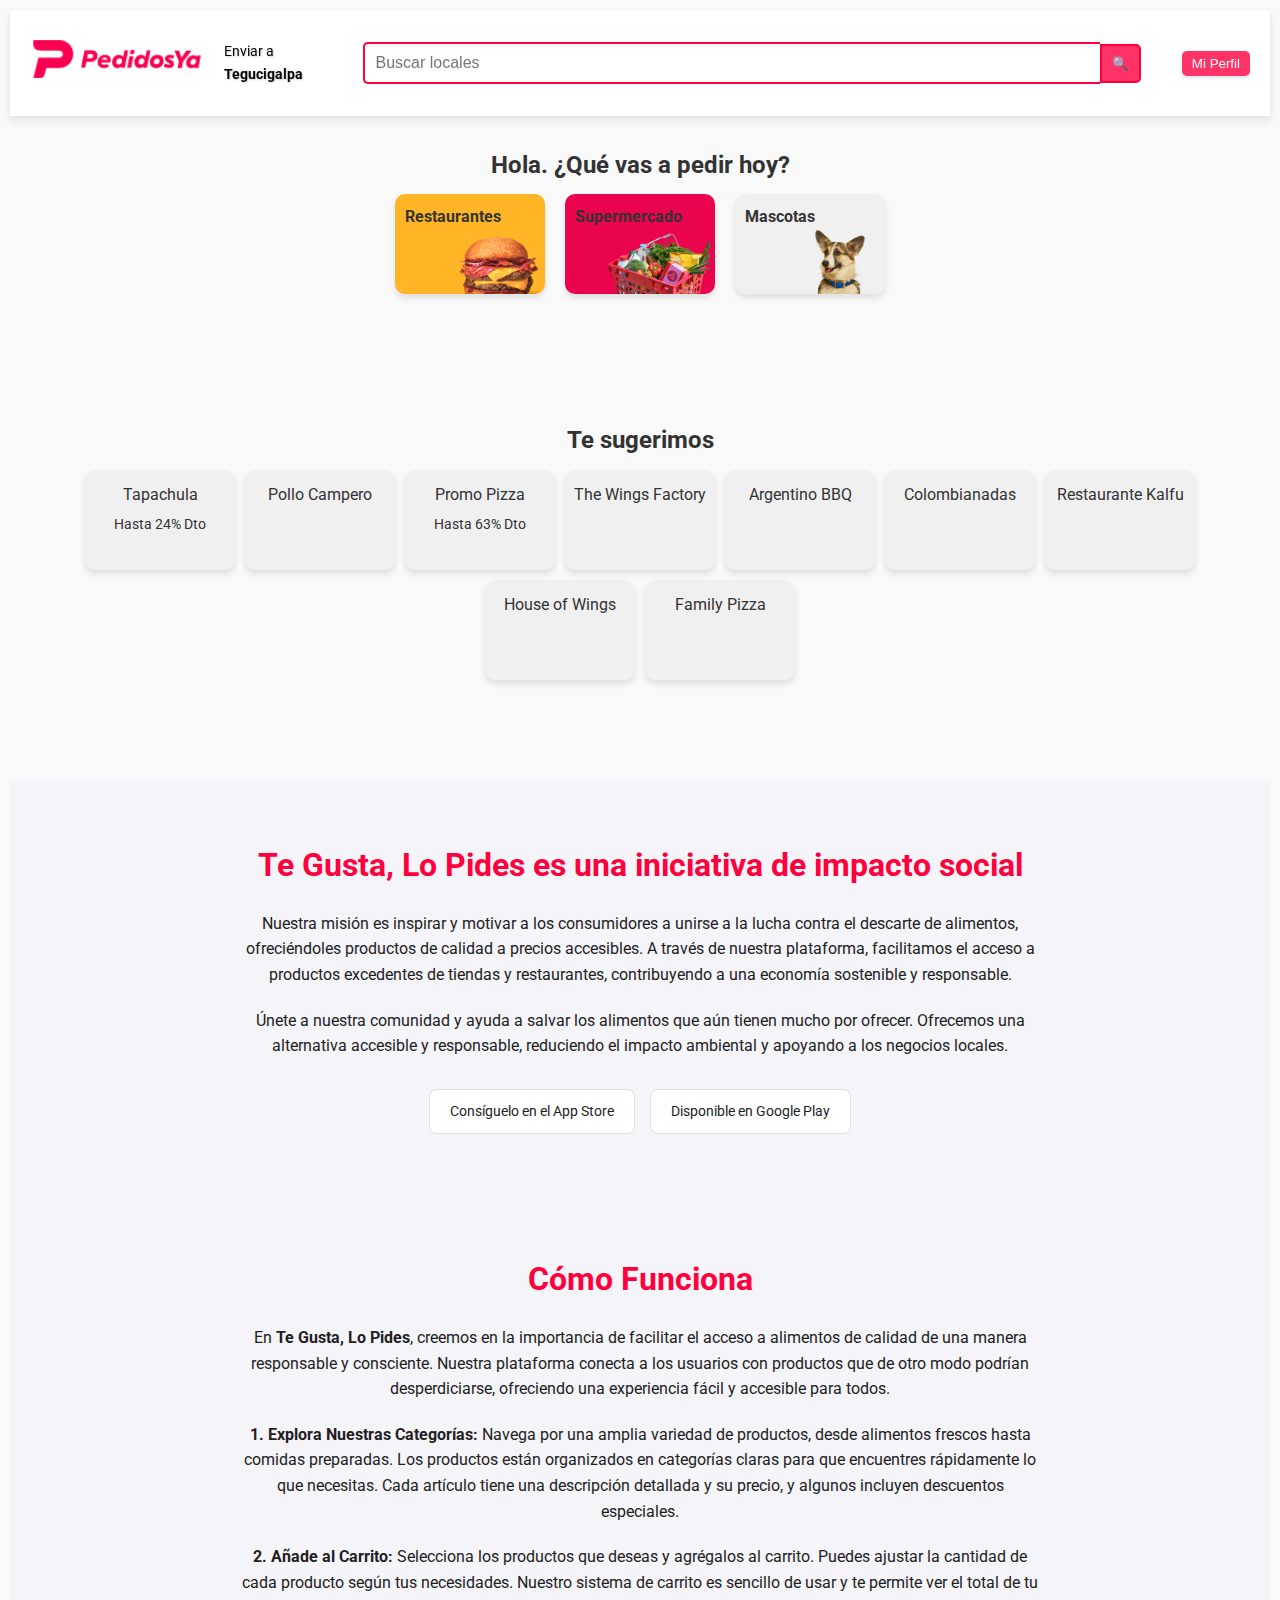
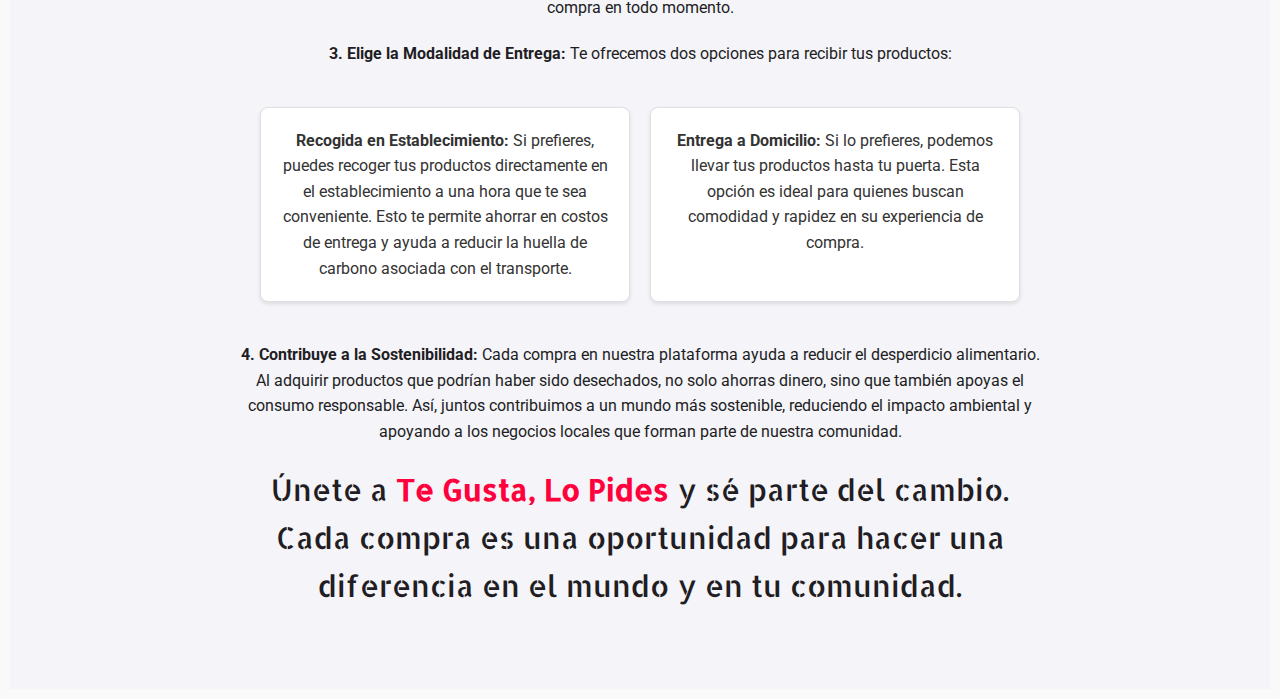
==== index.html @ 55a13ea7 "Add files via upload" ====
<!DOCTYPE html>
<html lang="es">
<head>
    <link rel="preconnect" href="https://fonts.googleapis.com">
    <link rel="preconnect" href="https://fonts.gstatic.com" crossorigin>
    <link href="https://fonts.googleapis.com/css2?family=Allerta+Stencil&family=Faustina:ital,wght@0,300..800;1,300..800&family=Roboto:ital,wght@0,100;0,300;0,400;0,500;0,700;0,900;1,100;1,300;1,400;1,500;1,700;1,900&display=swap" rel="stylesheet">
    <meta charset="UTF-8">
    <meta name="viewport" content="width=device-width, initial-scale=1.0">
    <title>Página Pedidos</title>
    <link rel="stylesheet" href="styles.css">
</head>
<body>
    <header>
      <a href="#">
        <div class="logo">
            <img src="images/descarga.png" alt="PedidosYa logo">
        </div>
      </a>
        <div class="location">
            <p>Enviar a <span><br>Tegucigalpa</span></p>
        </div>
        <div class="search-bar">
            <input type="text" placeholder="Buscar locales">
            <button>🔍</button>
        </div>
        <div class="profile">
            <button>Mi Perfil</button>
        </div>
    </header>
    
    <main>
        <section class="categories" style="padding-top:20px; margin-top: 10px; display: flex; flex-direction: column; align-items: center; gap: 10px;">
            <h2 style="margin-bottom: 0;">Hola. ¿Qué vas a pedir hoy?</h2>
            <div style="display: flex; justify-content: center; flex-wrap: wrap; gap: 20px;">
                <a href="pages/index.html">
                    <div class="category-item" style="background-color: #ffb526;">
                        <span class="category-text">Restaurantes</span>
                        <img src="images/restaurants-foto-q-v2.png" alt="Restaurantes">
                    </div>
                </a>
                <a href="pages/index.html">
                    <div class="category-item" style="background-color: #ea044e;">
                        <span class="category-text">Supermercado</span>
                        <img src="images/supermercado.png" alt="PedidosYa Market">
                    </div>
                </a>
                <a href="pages/index.html">
                    <div class="category-item">
                        <span class="category-text">Mascotas</span>
                        <img src="images/mascotas-foto-q.png" alt="Super">
                    </div>
                </a>
            </div>
        </section>
<br>
<br>
<br>
        <section class="suggestions">
            <h2>Te sugerimos</h2>
            <div class="cards">
                <div class="card">Tapachula <span>Hasta 24% Dto</span></div>
                <div class="card">Pollo Campero</div>
                <div class="card">Promo Pizza <span>Hasta 63% Dto</span></div>
                <div class="card">The Wings Factory</div>
                <div class="card">Argentino BBQ</div>
                <div class="card">Colombianadas</div>
                <div class="card">Restaurante Kalfu</div>
                <div class="card">House of Wings</div>
                <div class="card">Family Pizza</div>
            </div>
        </section> 

        <section id="about" class="about-section">
            <div class="about-content">
              <h2>Te Gusta, Lo Pides es una iniciativa de impacto social</h2>
              <p>
                Nuestra misión es inspirar y motivar a los consumidores a unirse a la lucha contra el descarte de alimentos, ofreciéndoles productos de calidad a precios accesibles. A través de nuestra plataforma, facilitamos el acceso a productos excedentes de tiendas y restaurantes, contribuyendo a una economía sostenible y responsable.
              </p>
              <p>
                Únete a nuestra comunidad y ayuda a salvar los alimentos que aún tienen mucho por ofrecer. Ofrecemos una alternativa accesible y responsable, reduciendo el impacto ambiental y apoyando a los negocios locales.
              </p>
              <div class="app-buttons">
                <a href="#" class="app-store">Consíguelo en el App Store</a>
                <a href="#" class="google-play">Disponible en Google Play</a>
              </div>
            </div>
          </section>


          <section id="how-it-works" class="how-it-works-section">
            <div class="how-it-works-content">
              <h2>Cómo Funciona</h2>
              <p>
                En <strong>Te Gusta, Lo Pides</strong>, creemos en la importancia de facilitar el acceso a alimentos de calidad de una manera responsable y consciente. Nuestra plataforma conecta a los usuarios con productos que de otro modo podrían desperdiciarse, ofreciendo una experiencia fácil y accesible para todos.
              </p>
              <p>
                <strong>1. Explora Nuestras Categorías:</strong> Navega por una amplia variedad de productos, desde alimentos frescos hasta comidas preparadas. Los productos están organizados en categorías claras para que encuentres rápidamente lo que necesitas. Cada artículo tiene una descripción detallada y su precio, y algunos incluyen descuentos especiales.
              </p>
              <p>
                <strong>2. Añade al Carrito:</strong> Selecciona los productos que deseas y agrégalos al carrito. Puedes ajustar la cantidad de cada producto según tus necesidades. Nuestro sistema de carrito es sencillo de usar y te permite ver el total de tu compra en todo momento.
              </p>
              <p>
                <strong>3. Elige la Modalidad de Entrega:</strong> Te ofrecemos dos opciones para recibir tus productos:
                <div class="grid-container">
                
                  <div class="grid-item">
                  <strong>Recogida en Establecimiento:</strong> Si prefieres, puedes recoger tus productos directamente en el establecimiento a una hora que te sea conveniente. Esto te permite ahorrar en costos de entrega y ayuda a reducir la huella de carbono asociada con el transporte.</li>
                </div>
                <div class="grid-item">
                  <strong>Entrega a Domicilio:</strong> Si lo prefieres, podemos llevar tus productos hasta tu puerta. Esta opción es ideal para quienes buscan comodidad y rapidez en su experiencia de compra.</li>
                </div>
                
              </div>
              </p>
              <p>
                <strong>4. Contribuye a la Sostenibilidad:</strong> Cada compra en nuestra plataforma ayuda a reducir el desperdicio alimentario. Al adquirir productos que podrían haber sido desechados, no solo ahorras dinero, sino que también apoyas el consumo responsable. Así, juntos contribuimos a un mundo más sostenible, reduciendo el impacto ambiental y apoyando a los negocios locales que forman parte de nuestra comunidad.
              </p>
              <p class="footer">
                Únete a <strong>Te Gusta, Lo Pides</strong> y sé parte del cambio. Cada compra es una oportunidad para hacer una diferencia en el mundo y en tu comunidad.
              </p>
          </div>
          </section>
    </main>
</body>
<script src="script.js"></script>
</html>
---- styles.css ----
/* Reset básico */
* {
    margin: 0;
    padding: 0;
    box-sizing: border-box;
}

body {
    font-family: "Roboto", sans-serif;
    line-height: 1.6;
    color: #333;
    background-color: #f9f9f9;
    padding: 10px;
}

header {
    display: flex;
    justify-content: space-between;
    align-items: center;
    padding: 10px 20px;
    background-color: #fff;
    color: #fff;
    box-shadow: 0 4px 8px rgba(0, 0, 0, 0.1);
    position: sticky;
    top: 0;
    z-index: 1000;
}

header .logo img {
    height: 40px;
}

@media screen and (max-width: 768px) {
    .logo {
        display: none;
    }
}

header .location {
    color: #000000;
    font-size: 0.9em;
    text-shadow: 1px 1px 2px rgba(0, 0, 0, 0.2);
    padding: 20px;
}

header .location span {
    font-weight: bold;
}

header .search-bar {
    flex: 1;
    display: flex;
    justify-content: center;
    align-items: center;
    margin: 0 20px;
}

header .search-bar input {
    width: 90%;
    padding: 10px;
    border: 2px solid #ff003c;
    border-right: none;
    border-radius: 5px 0 0 5px;
    outline: none;
    background-color: #fff;
    color: #333;
    font-size: 1em;
    transition: box-shadow 0.3s ease-in-out;
}

header .search-bar input:focus {
    box-shadow: 0 0 10px rgba(255, 0, 60, 0.5);
}

header .search-bar button {
    padding: 10px;
    background-color: #ff3366;
    color: #fff;
    
    border: 2px solid #ff003c;
    border-radius: 0 5px 5px 0;
    cursor: pointer;
    transition: background-color 0.3s ease-in-out, color 0.3s ease-in-out;
}

header .search-bar button:hover {
    background-color: #fff;
    color: #ff003c;
}

header .profile button {
    background-color: #ff3366;
    color: #fff;
    border: none;
    padding: 5px 10px;
    border-radius: 5px;
    cursor: pointer;
    box-shadow: 0 2px 4px rgba(0, 0, 0, 0.1);
    transition: transform 0.2s ease-in-out;
}

header .profile button:hover {
    background-color: #fff;
    color: #ff003c;
    
    transform: scale(1.05);
}




.category-item {
    flex: 0 0 auto;
    position: relative;
    width: 150px;
    height: 100px;
    border-radius: 10px;
    overflow: hidden;
    background-color: #f0f0f0;
    box-shadow: 0 4px 6px rgba(0, 0, 0, 0.1);
    cursor: pointer;
    transition: transform 0.3s ease-in-out;
}

.category-item:hover {
    transform: scale(1.05);
}

.category-item img {
    position: absolute;
    bottom: 0px;
    right: 5px;
    width: 100%;
    height: auto;
}

.category-item .category-text {
    position: absolute;
    top: 10px;
    left: 10px;
    font-size: 1em;
    font-weight: bold;
    color: #333;
}

.suggestions {
    margin-top: 50px;
    margin-bottom: 100px;
}

.suggestions h2 {
    text-align: center;
    margin-bottom: 10px;
}

/* Sección de ¿Qué hacemos? */
.about-section {
    display: flex;
    justify-content: center;
    align-items: center;
    text-align: center;
    padding: 60px 20px;
    background-color: #F4F4F9;
  }
  
  .about-content {
    max-width: 800px;
  }
  
  .about-content h2 {
    font-size: 2rem;
    color: #ff003c;
    margin-bottom: 20px;
  }
  
  .about-content p {
    font-size: 1rem;
    color: #221D23;
    margin-bottom: 20px;
    line-height: 1.6;
  }
  
  .app-buttons {
    display: flex;
    justify-content: center;
    gap: 15px;
    margin-top: 30px;
  }
  
  .app-buttons a {
    display: inline-block;
    padding: 10px 20px;
    font-size: 0.9rem;
    color: #221D23;
    background-color: #FFFFFF;
    border: 1px solid #E0E0E0;
    border-radius: 8px;
    text-decoration: none;
    transition: all 0.3s ease;
  }
  
  .app-buttons a:hover {
    background-color: #ff003c;
    color: #F4F4F9;
  }
  
  /* Responsivo */
  @media (max-width: 768px) {
    .about-content h2 {
      font-size: 1.5rem;
    }
  
    .about-content p {
      font-size: 0.9rem;
    }
  
    .app-buttons a {
      font-size: 0.8rem;
      padding: 8px 15px;
    }
  }

/* Sección de Como funciona */
.how-it-works-section {
    display: flex;
    justify-content: center;
    align-items: center;
    text-align: center;
    padding: 60px 20px;
    background-color: #F4F4F9;
  }
  
  .how-it-works-content {
    max-width: 800px;
  }
  
  .how-it-works-content h2 {
    font-size: 2rem;
    color: #ff003c;
    margin-bottom: 20px;
  }
  
  .how-it-works-content p {
    font-size: 1rem;
    color: #221D23;
    margin-bottom: 20px;
    line-height: 1.6;
  }
  
  /* Responsivo */
  @media (max-width: 768px) {
    .about-content h2 {
      font-size: 1.5rem;
    }
  
    .about-content p {
      font-size: 0.9rem;
    }
  
    .app-buttons a {
      font-size: 0.8rem;
      padding: 8px 15px;
    }
  }
  
  .how-it-works-content .footer {
    font-size: 30px;
    font-family: "Allerta Stencil", sans-serif;
    font-weight: 400;
    font-style: normal;
  }
  
  .how-it-works-content .footer strong{
    color: #ff003c;
  }

/* Grid Layout for Cards (Values, Products, Advantages) */
.grid-container {
    display: grid;
    grid-template-columns: repeat(2, 1fr);
    gap: 20px;
    padding: 20px;
  }
  
  .grid-item {
    background-color: #FFFFFF;
    border: 1px solid #E0E0E0;
    padding: 20px;
    border-radius: 8px;
    box-shadow: 0 2px 4px rgba(0, 0, 0, 0.1);
    transition: box-shadow 0.3s ease;
  }
  
  .grid-item:hover {
    box-shadow: 0 4px 8px rgba(0, 0, 0, 0.2);
  }
  
  .grid-item h3 {
    color: #ff003c;
    margin-bottom: 10px;
    font-size: 1.2rem;
  }
  
  .grid-item p {
    color: #221D23;
    font-size: 1rem;
  }
  
  .grid-item a {
    color: #FF9800;
    font-weight: bold;
    text-decoration: none;
    display: block;
    margin-top: 10px;
  }
  
  .grid-item a:hover {
    text-decoration: underline;
  }


.cards {
    display: flex;
    justify-content: center;
    gap: 10px;
    flex-wrap: wrap;
}

.card {
    padding-top: 1%;
    text-align: center;
    justify-content: center;
    position: relative;
    width: 150px;
    height: 100px;
    border-radius: 10px;
    overflow: hidden;
    background-color: #f0f0f0;
    box-shadow: 0 4px 6px rgba(0, 0, 0, 0.1);
    cursor: pointer;
    transition: transform 0.3s ease-in-out;
}

.card span {
    color: #333;
    font-size: 0.9em;
    display: block;
    margin-top: 5px;
}

.card:hover {
    background-color: #ff003c;
    color: #fff;
    border-color: #ff003c;
}

.promotions {
    text-align: center;
}

.promotions h2 {
    margin-bottom: 10px;
}

.promo-banner {
    display: flex;
    flex-direction: column;
    gap: 10px;
}

.promo {
    background-color: #ff003c;
    color: #fff;
    padding: 15px;
    border-radius: 5px;
}

@media (min-width: 768px) {
    .promo-banner {
        flex-direction: row;
    }
}
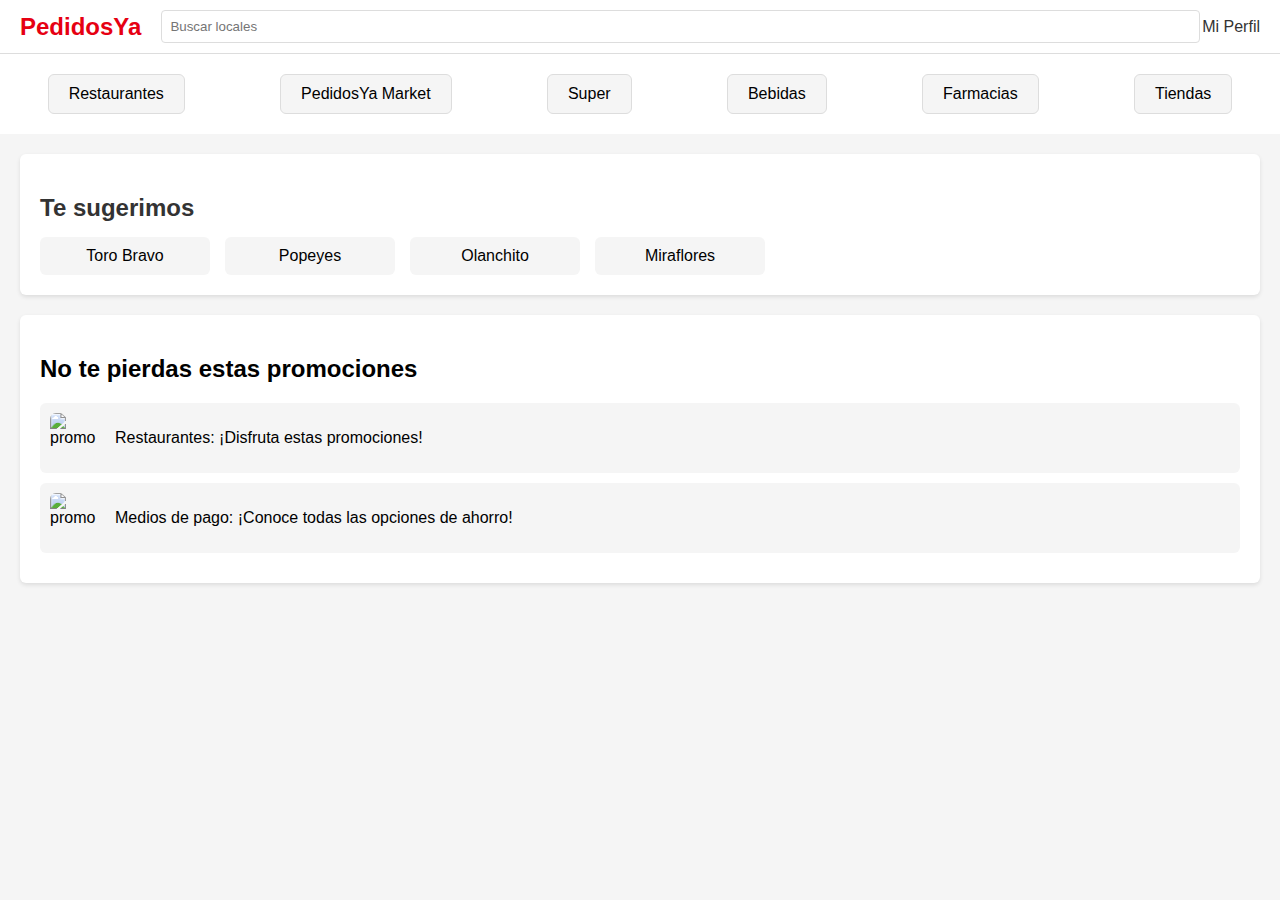
==== commit 10fbedf6: "INICIO index.html" ====
--- a/index.html
+++ b/index.html
@@ -1,126 +1,179 @@
 <!DOCTYPE html>
-<html lang="es">
+<html lang="en">
 <head>
-    <link rel="preconnect" href="https://fonts.googleapis.com">
-    <link rel="preconnect" href="https://fonts.gstatic.com" crossorigin>
-    <link href="https://fonts.googleapis.com/css2?family=Allerta+Stencil&family=Faustina:ital,wght@0,300..800;1,300..800&family=Roboto:ital,wght@0,100;0,300;0,400;0,500;0,700;0,900;1,100;1,300;1,400;1,500;1,700;1,900&display=swap" rel="stylesheet">
     <meta charset="UTF-8">
     <meta name="viewport" content="width=device-width, initial-scale=1.0">
-    <title>Página Pedidos</title>
-    <link rel="stylesheet" href="styles.css">
+    <title>Interfaz Interactiva</title>
+    <style>
+        body {
+            font-family: Arial, sans-serif;
+            margin: 0;
+            padding: 0;
+            background-color: #f5f5f5;
+        }
+
+        .header {
+            display: flex;
+            justify-content: space-between;
+            align-items: center;
+            padding: 10px 20px;
+            background-color: #fff;
+            border-bottom: 1px solid #ddd;
+        }
+
+        .header .logo {
+            font-size: 24px;
+            color: #e60012;
+            font-weight: bold;
+        }
+
+        .header .search {
+            flex-grow: 1;
+            margin: 0 20px;
+        }
+
+        .header .search input {
+            width: 100%;
+            padding: 8px;
+            border: 1px solid #ddd;
+            border-radius: 4px;
+        }
+
+        .header .profile {
+            font-size: 16px;
+            color: #333;
+        }
+
+        .categories {
+            display: flex;
+            justify-content: space-around;
+            padding: 20px 0;
+            background-color: #fff;
+        }
+
+        .categories button {
+            background-color: #f5f5f5;
+            border: 1px solid #ddd;
+            border-radius: 6px;
+            padding: 10px 20px;
+            font-size: 16px;
+            cursor: pointer;
+            transition: background-color 0.3s;
+        }
+
+        .categories button:hover {
+            background-color: #e60012;
+            color: #fff;
+        }
+
+        .suggestions {
+            padding: 20px;
+            background-color: #fff;
+            margin: 20px;
+            border-radius: 6px;
+            box-shadow: 0 2px 4px rgba(0, 0, 0, 0.1);
+        }
+
+        .suggestions h2 {
+            margin-bottom: 15px;
+            color: #333;
+        }
+
+        .suggestions .items {
+            display: flex;
+            overflow-x: auto;
+            gap: 15px;
+        }
+
+        .suggestions .item {
+            min-width: 150px;
+            padding: 10px;
+            background-color: #f5f5f5;
+            border-radius: 6px;
+            text-align: center;
+            cursor: pointer;
+            transition: transform 0.3s;
+        }
+
+        .suggestions .item:hover {
+            transform: scale(1.05);
+        }
+
+        .promotions {
+            padding: 20px;
+            margin: 20px;
+            background-color: #fff;
+            border-radius: 6px;
+            box-shadow: 0 2px 4px rgba(0, 0, 0, 0.1);
+        }
+
+        .promotions .promo-item {
+            display: flex;
+            align-items: center;
+            padding: 10px;
+            background-color: #f5f5f5;
+            border-radius: 6px;
+            margin-bottom: 10px;
+            transition: background-color 0.3s;
+        }
+
+        .promotions .promo-item:hover {
+            background-color: #e60012;
+            color: #fff;
+        }
+
+        .promotions .promo-item img {
+            width: 50px;
+            height: 50px;
+            border-radius: 6px;
+            margin-right: 15px;
+        }
+    </style>
 </head>
 <body>
-    <header>
-      <a href="#">
-        <div class="logo">
-            <img src="images/descarga.png" alt="PedidosYa logo">
+    <div class="header">
+        <div class="logo">PedidosYa</div>
+        <div class="search">
+            <input type="text" placeholder="Buscar locales">
         </div>
-      </a>
-        <div class="location">
-            <p>Enviar a <span><br>Tegucigalpa</span></p>
+        <div class="profile">Mi Perfil</div>
+    </div>
+
+    <div class="categories">
+        <button onclick="openCategory('restaurantes')">Restaurantes</button>
+        <button onclick="openCategory('market')">PedidosYa Market</button>
+        <button onclick="openCategory('super')">Super</button>
+        <button onclick="openCategory('bebidas')">Bebidas</button>
+        <button onclick="openCategory('farmacias')">Farmacias</button>
+        <button onclick="openCategory('tiendas')">Tiendas</button>
+    </div>
+
+    <div class="suggestions">
+        <h2>Te sugerimos</h2>
+        <div class="items">
+            <div class="item">Toro Bravo</div>
+            <div class="item">Popeyes</div>
+            <div class="item">Olanchito</div>
+            <div class="item">Miraflores</div>
         </div>
-        <div class="search-bar">
-            <input type="text" placeholder="Buscar locales">
-            <button>🔍</button>
+    </div>
+
+    <div class="promotions">
+        <h2>No te pierdas estas promociones</h2>
+        <div class="promo-item">
+            <img src="https://via.placeholder.com/50" alt="promo">
+            <div>Restaurantes: ¡Disfruta estas promociones!</div>
         </div>
-        <div class="profile">
-            <button>Mi Perfil</button>
+        <div class="promo-item">
+            <img src="https://via.placeholder.com/50" alt="promo">
+            <div>Medios de pago: ¡Conoce todas las opciones de ahorro!</div>
         </div>
-    </header>
-    
-    <main>
-        <section class="categories" style="padding-top:20px; margin-top: 10px; display: flex; flex-direction: column; align-items: center; gap: 10px;">
-            <h2 style="margin-bottom: 0;">Hola. ¿Qué vas a pedir hoy?</h2>
-            <div style="display: flex; justify-content: center; flex-wrap: wrap; gap: 20px;">
-                <a href="pages/index.html">
-                    <div class="category-item" style="background-color: #ffb526;">
-                        <span class="category-text">Restaurantes</span>
-                        <img src="images/restaurants-foto-q-v2.png" alt="Restaurantes">
-                    </div>
-                </a>
-                <a href="pages/index.html">
-                    <div class="category-item" style="background-color: #ea044e;">
-                        <span class="category-text">Supermercado</span>
-                        <img src="images/supermercado.png" alt="PedidosYa Market">
-                    </div>
-                </a>
-                <a href="pages/index.html">
-                    <div class="category-item">
-                        <span class="category-text">Mascotas</span>
-                        <img src="images/mascotas-foto-q.png" alt="Super">
-                    </div>
-                </a>
-            </div>
-        </section>
-<br>
-<br>
-<br>
-        <section class="suggestions">
-            <h2>Te sugerimos</h2>
-            <div class="cards">
-                <div class="card">Tapachula <span>Hasta 24% Dto</span></div>
-                <div class="card">Pollo Campero</div>
-                <div class="card">Promo Pizza <span>Hasta 63% Dto</span></div>
-                <div class="card">The Wings Factory</div>
-                <div class="card">Argentino BBQ</div>
-                <div class="card">Colombianadas</div>
-                <div class="card">Restaurante Kalfu</div>
-                <div class="card">House of Wings</div>
-                <div class="card">Family Pizza</div>
-            </div>
-        </section> 
+    </div>
 
-        <section id="about" class="about-section">
-            <div class="about-content">
-              <h2>Te Gusta, Lo Pides es una iniciativa de impacto social</h2>
-              <p>
-                Nuestra misión es inspirar y motivar a los consumidores a unirse a la lucha contra el descarte de alimentos, ofreciéndoles productos de calidad a precios accesibles. A través de nuestra plataforma, facilitamos el acceso a productos excedentes de tiendas y restaurantes, contribuyendo a una economía sostenible y responsable.
-              </p>
-              <p>
-                Únete a nuestra comunidad y ayuda a salvar los alimentos que aún tienen mucho por ofrecer. Ofrecemos una alternativa accesible y responsable, reduciendo el impacto ambiental y apoyando a los negocios locales.
-              </p>
-              <div class="app-buttons">
-                <a href="#" class="app-store">Consíguelo en el App Store</a>
-                <a href="#" class="google-play">Disponible en Google Play</a>
-              </div>
-            </div>
-          </section>
-
-
-          <section id="how-it-works" class="how-it-works-section">
-            <div class="how-it-works-content">
-              <h2>Cómo Funciona</h2>
-              <p>
-                En <strong>Te Gusta, Lo Pides</strong>, creemos en la importancia de facilitar el acceso a alimentos de calidad de una manera responsable y consciente. Nuestra plataforma conecta a los usuarios con productos que de otro modo podrían desperdiciarse, ofreciendo una experiencia fácil y accesible para todos.
-              </p>
-              <p>
-                <strong>1. Explora Nuestras Categorías:</strong> Navega por una amplia variedad de productos, desde alimentos frescos hasta comidas preparadas. Los productos están organizados en categorías claras para que encuentres rápidamente lo que necesitas. Cada artículo tiene una descripción detallada y su precio, y algunos incluyen descuentos especiales.
-              </p>
-              <p>
-                <strong>2. Añade al Carrito:</strong> Selecciona los productos que deseas y agrégalos al carrito. Puedes ajustar la cantidad de cada producto según tus necesidades. Nuestro sistema de carrito es sencillo de usar y te permite ver el total de tu compra en todo momento.
-              </p>
-              <p>
-                <strong>3. Elige la Modalidad de Entrega:</strong> Te ofrecemos dos opciones para recibir tus productos:
-                <div class="grid-container">
-                
-                  <div class="grid-item">
-                  <strong>Recogida en Establecimiento:</strong> Si prefieres, puedes recoger tus productos directamente en el establecimiento a una hora que te sea conveniente. Esto te permite ahorrar en costos de entrega y ayuda a reducir la huella de carbono asociada con el transporte.</li>
-                </div>
-                <div class="grid-item">
-                  <strong>Entrega a Domicilio:</strong> Si lo prefieres, podemos llevar tus productos hasta tu puerta. Esta opción es ideal para quienes buscan comodidad y rapidez en su experiencia de compra.</li>
-                </div>
-                
-              </div>
-              </p>
-              <p>
-                <strong>4. Contribuye a la Sostenibilidad:</strong> Cada compra en nuestra plataforma ayuda a reducir el desperdicio alimentario. Al adquirir productos que podrían haber sido desechados, no solo ahorras dinero, sino que también apoyas el consumo responsable. Así, juntos contribuimos a un mundo más sostenible, reduciendo el impacto ambiental y apoyando a los negocios locales que forman parte de nuestra comunidad.
-              </p>
-              <p class="footer">
-                Únete a <strong>Te Gusta, Lo Pides</strong> y sé parte del cambio. Cada compra es una oportunidad para hacer una diferencia en el mundo y en tu comunidad.
-              </p>
-          </div>
-          </section>
-    </main>
+    <script>
+        function openCategory(category) {
+            alert(`Abriendo categoría: ${category}`);
+        }
+    </script>
 </body>
-<script src="script.js"></script>
-</html>+</html>
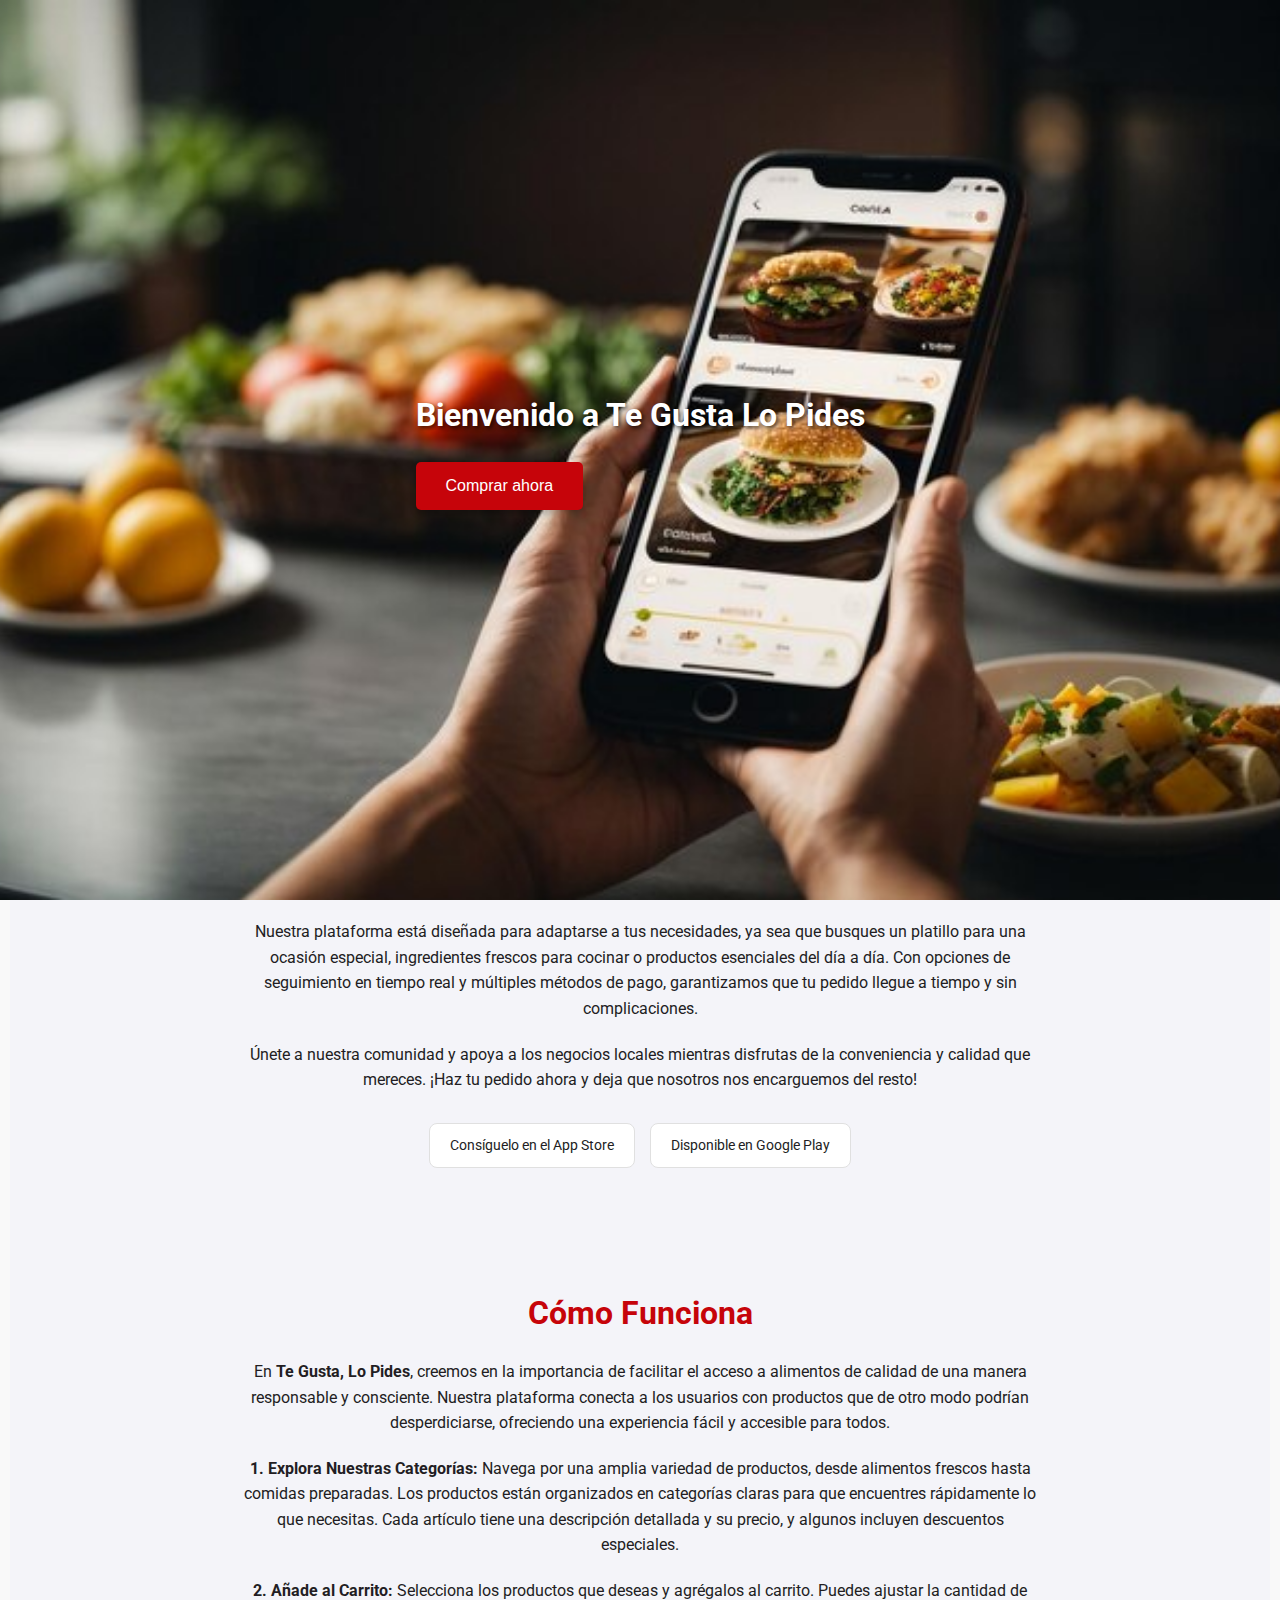
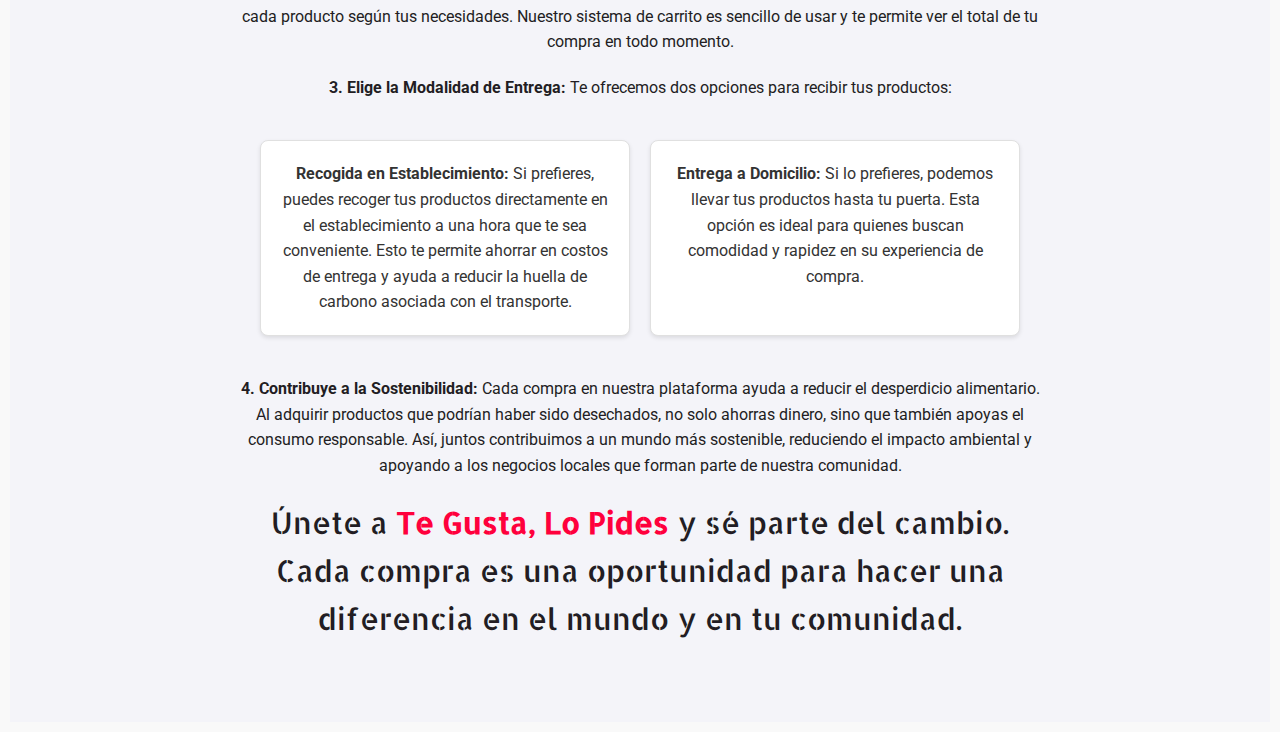
==== commit 181cf0ad: "Add files via upload" ====
--- a/index.html
+++ b/index.html
@@ -1,179 +1,130 @@
 <!DOCTYPE html>
-<html lang="en">
+<html lang="es">
 <head>
+    <link rel="preconnect" href="https://fonts.googleapis.com">
+    <link rel="preconnect" href="https://fonts.gstatic.com" crossorigin>
+    <link href="https://fonts.googleapis.com/css2?family=Allerta+Stencil&family=Faustina:ital,wght@0,300..800;1,300..800&family=Roboto:ital,wght@0,100;0,300;0,400;0,500;0,700;0,900;1,100;1,300;1,400;1,500;1,700;1,900&display=swap" rel="stylesheet">
     <meta charset="UTF-8">
     <meta name="viewport" content="width=device-width, initial-scale=1.0">
-    <title>Interfaz Interactiva</title>
-    <style>
-        body {
-            font-family: Arial, sans-serif;
-            margin: 0;
-            padding: 0;
-            background-color: #f5f5f5;
-        }
-
-        .header {
-            display: flex;
-            justify-content: space-between;
-            align-items: center;
-            padding: 10px 20px;
-            background-color: #fff;
-            border-bottom: 1px solid #ddd;
-        }
-
-        .header .logo {
-            font-size: 24px;
-            color: #e60012;
-            font-weight: bold;
-        }
-
-        .header .search {
-            flex-grow: 1;
-            margin: 0 20px;
-        }
-
-        .header .search input {
-            width: 100%;
-            padding: 8px;
-            border: 1px solid #ddd;
-            border-radius: 4px;
-        }
-
-        .header .profile {
-            font-size: 16px;
-            color: #333;
-        }
-
-        .categories {
-            display: flex;
-            justify-content: space-around;
-            padding: 20px 0;
-            background-color: #fff;
-        }
-
-        .categories button {
-            background-color: #f5f5f5;
-            border: 1px solid #ddd;
-            border-radius: 6px;
-            padding: 10px 20px;
-            font-size: 16px;
-            cursor: pointer;
-            transition: background-color 0.3s;
-        }
-
-        .categories button:hover {
-            background-color: #e60012;
-            color: #fff;
-        }
-
-        .suggestions {
-            padding: 20px;
-            background-color: #fff;
-            margin: 20px;
-            border-radius: 6px;
-            box-shadow: 0 2px 4px rgba(0, 0, 0, 0.1);
-        }
-
-        .suggestions h2 {
-            margin-bottom: 15px;
-            color: #333;
-        }
-
-        .suggestions .items {
-            display: flex;
-            overflow-x: auto;
-            gap: 15px;
-        }
-
-        .suggestions .item {
-            min-width: 150px;
-            padding: 10px;
-            background-color: #f5f5f5;
-            border-radius: 6px;
-            text-align: center;
-            cursor: pointer;
-            transition: transform 0.3s;
-        }
-
-        .suggestions .item:hover {
-            transform: scale(1.05);
-        }
-
-        .promotions {
-            padding: 20px;
-            margin: 20px;
-            background-color: #fff;
-            border-radius: 6px;
-            box-shadow: 0 2px 4px rgba(0, 0, 0, 0.1);
-        }
-
-        .promotions .promo-item {
-            display: flex;
-            align-items: center;
-            padding: 10px;
-            background-color: #f5f5f5;
-            border-radius: 6px;
-            margin-bottom: 10px;
-            transition: background-color 0.3s;
-        }
-
-        .promotions .promo-item:hover {
-            background-color: #e60012;
-            color: #fff;
-        }
-
-        .promotions .promo-item img {
-            width: 50px;
-            height: 50px;
-            border-radius: 6px;
-            margin-right: 15px;
-        }
-    </style>
+    <title>Página Pedidos</title>
+    <link rel="stylesheet" href="styles.css">
 </head>
 <body>
-    <div class="header">
-        <div class="logo">PedidosYa</div>
-        <div class="search">
-            <input type="text" placeholder="Buscar locales">
-        </div>
-        <div class="profile">Mi Perfil</div>
-    </div>
-
-    <div class="categories">
-        <button onclick="openCategory('restaurantes')">Restaurantes</button>
-        <button onclick="openCategory('market')">PedidosYa Market</button>
-        <button onclick="openCategory('super')">Super</button>
-        <button onclick="openCategory('bebidas')">Bebidas</button>
-        <button onclick="openCategory('farmacias')">Farmacias</button>
-        <button onclick="openCategory('tiendas')">Tiendas</button>
-    </div>
-
-    <div class="suggestions">
-        <h2>Te sugerimos</h2>
-        <div class="items">
-            <div class="item">Toro Bravo</div>
-            <div class="item">Popeyes</div>
-            <div class="item">Olanchito</div>
-            <div class="item">Miraflores</div>
+    <div class="overlay">
+        <div>
+            <h1>Bienvenido a Te Gusta Lo Pides</h1>
+            <button>Comprar ahora</button>
         </div>
     </div>
 
-    <div class="promotions">
-        <h2>No te pierdas estas promociones</h2>
-        <div class="promo-item">
-            <img src="https://via.placeholder.com/50" alt="promo">
-            <div>Restaurantes: ¡Disfruta estas promociones!</div>
+    <header>
+      <a href="#">
+        <div class="logo">
+            <img src="images/descarga.png" alt="PedidosYa logo">
         </div>
-        <div class="promo-item">
-            <img src="https://via.placeholder.com/50" alt="promo">
-            <div>Medios de pago: ¡Conoce todas las opciones de ahorro!</div>
+      </a>
+        <div class="location">
+            <p>Enviar a <span><br>Tegucigalpa</span></p>
         </div>
-    </div>
-
-    <script>
-        function openCategory(category) {
-            alert(`Abriendo categoría: ${category}`);
-        }
-    </script>
+        <div class="search-bar">
+            <input type="text" placeholder="Buscar locales">
+            <button>🔍</button>
+        </div>
+        <div class="profile">
+            <button>Mi Perfil</button>
+        </div>
+    </header>
+    
+    <main>
+        <section class="categories" style="padding-top:20px; margin-top: 10px; display: flex; flex-direction: column; align-items: center; gap: 10px;">
+            <h2 style="margin-bottom: 0;">Hola. ¿Qué vas a pedir hoy?</h2>
+            <div style="display: flex; justify-content: center; flex-wrap: wrap; gap: 20px;">
+                <a href="pages/Restaurantes.html">
+                    <div class="category-item" style="background-color: #ffb526;">
+                        <span class="category-text">Restaurantes</span>
+                        <img src="images/restaurants-foto-q-v2.png" alt="Restaurantes">
+                    </div>
+                </a>
+                <a href="pages/Supermercado.html">
+                    <div class="category-item" style="background-color: #ea044e;">
+                        <span class="category-text">Supermercado</span>
+                        <img src="images/supermercado.png" alt="PedidosYa Market">
+                    </div>
+                </a>
+                <a href="pages/Mascotas.html">
+                    <div class="category-item">
+                        <span class="category-text">Mascotas</span>
+                        <img src="images/mascotas-foto-q.png" alt="Super">
+                    </div>
+                </a>
+            </div>
+        </section>
+<br>
+<br>
+<br>
+        <section class="suggestions">
+            <h2>Te sugerimos</h2>
+            <div class="cards">
+                <div class="card">Toro Bravo <span>Hasta 24% Dto</span></div>
+                <div class="card">Popeyes</div>
+                <div class="card">Olanchito<span>Hasta 63% Dto</span></div>
+                <div class="card">Miraflores</div>
+            </div>
+        </section> 
+        <section id="about" class="about-section">
+            <div class="about-content">
+              <h2>Te Gusta, Lo Pides es una iniciativa de impacto social</h2>
+              <p>
+                Descubre una nueva forma de disfrutar tus comidas favoritas con nuestra innovadora aplicación de delivery. Conectamos a restaurantes, tiendas y supermercados locales con los consumidores, ofreciéndote una experiencia rápida, confiable y accesible desde la comodidad de tu hogar.
+              </p>
+              <p>
+Nuestra plataforma está diseñada para adaptarse a tus necesidades, ya sea que busques un platillo para una ocasión especial, ingredientes frescos para cocinar o productos esenciales del día a día. Con opciones de seguimiento en tiempo real y múltiples métodos de pago, garantizamos que tu pedido llegue a tiempo y sin complicaciones.
+</p>
+<p>
+Únete a nuestra comunidad y apoya a los negocios locales mientras disfrutas de la conveniencia y calidad que mereces. ¡Haz tu pedido ahora y deja que nosotros nos encarguemos del resto!
+</p>
+              </p>
+              
+              <div class="app-buttons">
+                <a href="#" class="app-store">Consíguelo en el App Store</a>
+                <a href="#" class="google-play">Disponible en Google Play</a>
+              </div>
+            </div>
+          </section>
+          <section id="how-it-works" class="how-it-works-section">
+            <div class="how-it-works-content">
+              <h2>Cómo Funciona</h2>
+              <p>
+                En <strong>Te Gusta, Lo Pides</strong>, creemos en la importancia de facilitar el acceso a alimentos de calidad de una manera responsable y consciente. Nuestra plataforma conecta a los usuarios con productos que de otro modo podrían desperdiciarse, ofreciendo una experiencia fácil y accesible para todos.
+              </p>
+              <p>
+                <strong>1. Explora Nuestras Categorías:</strong> Navega por una amplia variedad de productos, desde alimentos frescos hasta comidas preparadas. Los productos están organizados en categorías claras para que encuentres rápidamente lo que necesitas. Cada artículo tiene una descripción detallada y su precio, y algunos incluyen descuentos especiales.
+              </p>
+              <p>
+                <strong>2. Añade al Carrito:</strong> Selecciona los productos que deseas y agrégalos al carrito. Puedes ajustar la cantidad de cada producto según tus necesidades. Nuestro sistema de carrito es sencillo de usar y te permite ver el total de tu compra en todo momento.
+              </p>
+              <p>
+                <strong>3. Elige la Modalidad de Entrega:</strong> Te ofrecemos dos opciones para recibir tus productos:
+                <div class="grid-container">
+                
+                  <div class="grid-item">
+                  <strong>Recogida en Establecimiento:</strong> Si prefieres, puedes recoger tus productos directamente en el establecimiento a una hora que te sea conveniente. Esto te permite ahorrar en costos de entrega y ayuda a reducir la huella de carbono asociada con el transporte.</li>
+                </div>
+                <div class="grid-item">
+                  <strong>Entrega a Domicilio:</strong> Si lo prefieres, podemos llevar tus productos hasta tu puerta. Esta opción es ideal para quienes buscan comodidad y rapidez en su experiencia de compra.</li>
+                </div>
+                
+              </div>
+              </p>
+              <p>
+                <strong>4. Contribuye a la Sostenibilidad:</strong> Cada compra en nuestra plataforma ayuda a reducir el desperdicio alimentario. Al adquirir productos que podrían haber sido desechados, no solo ahorras dinero, sino que también apoyas el consumo responsable. Así, juntos contribuimos a un mundo más sostenible, reduciendo el impacto ambiental y apoyando a los negocios locales que forman parte de nuestra comunidad.
+              </p>
+              <p class="footer">
+                Únete a <strong>Te Gusta, Lo Pides</strong> y sé parte del cambio. Cada compra es una oportunidad para hacer una diferencia en el mundo y en tu comunidad.
+              </p>
+          </div>
+          </section>
+    </main>
 </body>
-</html>
+<script src="script.js"></script>
+</html>--- a/styles.css
+++ b/styles.css
@@ -0,0 +1,423 @@
+/* Reset básico */
+* {
+    margin: 0;
+    padding: 0;
+    box-sizing: border-box;
+}
+
+body {
+    font-family: "Roboto", sans-serif;
+    line-height: 1.6;
+    color: #333;
+    background-color: #f9f9f9;
+    padding: 10px;
+}
+
+header {
+    display: flex;
+    justify-content: space-between;
+    align-items: center;
+    padding: 10px 20px;
+    background-color: #fff;
+    color: #fff;
+    box-shadow: 0 4px 8px rgba(0, 0, 0, 0.1);
+    position: sticky;
+    top: 0;
+    z-index: 1000;
+}
+
+header .logo img {
+    height: 100px;
+}
+
+@media screen and (max-width: 768px) {
+    .logo {
+        display: none;
+    }
+}
+
+header .location {
+    color: #000000;
+    font-size: 0.9em;
+    text-shadow: 1px 1px 2px rgba(0, 0, 0, 0.2);
+    padding: 20px;
+}
+
+header .location span {
+    font-weight: bold;
+}
+
+header .search-bar {
+    flex: 1;
+    display: flex;
+    justify-content: center;
+    align-items: center;
+    margin: 0 20px;
+}
+
+header .search-bar input {
+    width: 90%;
+    padding: 10px;
+    border: 2px solid #c6040a;
+    border-right: none;
+    border-radius: 5px 0 0 5px;
+    outline: none;
+    background-color: #fff;
+    color: #333;
+    font-size: 1em;
+    transition: box-shadow 0.3s ease-in-out;
+}
+
+header .search-bar input:focus {
+    box-shadow: 0 0 10px rgba(255, 0, 60, 0.5);
+}
+
+header .search-bar button {
+    padding: 10px;
+    background-color: #c6040a;
+    color: #fff;
+    
+    border: 2px solid #c6040a;
+    border-radius: 0 5px 5px 0;
+    cursor: pointer;
+    transition: background-color 0.3s ease-in-out, color 0.3s ease-in-out;
+}
+
+header .search-bar button:hover {
+    background-color: #fff;
+    color: #c6040a;
+}
+
+header .profile button {
+    background-color: #c6040a;
+    color: #fff;
+    border: none;
+    padding: 5px 10px;
+    border-radius: 5px;
+    cursor: pointer;
+    box-shadow: 0 2px 4px rgba(0, 0, 0, 0.1);
+    transition: transform 0.2s ease-in-out;
+}
+
+header .profile button:hover {
+    background-color: #fff;
+    color: #c6040a;
+    
+    transform: scale(1.05);
+}
+
+
+
+
+.category-item {
+    flex: 0 0 auto;
+    position: relative;
+    width: 150px;
+    height: 100px;
+    border-radius: 10px;
+    overflow: hidden;
+    background-color: #f0f0f0;
+    box-shadow: 0 4px 6px rgba(0, 0, 0, 0.1);
+    cursor: pointer;
+    transition: transform 0.3s ease-in-out;
+}
+
+.category-item:hover {
+    transform: scale(1.05);
+}
+
+.category-item img {
+    position: absolute;
+    bottom: 0px;
+    right: 5px;
+    width: 100%;
+    height: auto;
+}
+
+.category-item .category-text {
+    position: absolute;
+    top: 10px;
+    left: 10px;
+    font-size: 1em;
+    font-weight: bold;
+    color: #333;
+}
+
+.suggestions {
+    margin-top: 50px;
+    margin-bottom: 100px;
+}
+
+.suggestions h2 {
+    text-align: center;
+    margin-bottom: 10px;
+}
+
+/* Sección de ¿Qué hacemos? */
+.about-section {
+    display: flex;
+    justify-content: center;
+    align-items: center;
+    text-align: center;
+    padding: 60px 20px;
+    background-color: #F4F4F9;
+  }
+  
+  .about-content {
+    max-width: 800px;
+  }
+  
+  .about-content h2 {
+    font-size: 2rem;
+    color: #c6040a;
+    margin-bottom: 20px;
+  }
+  
+  .about-content p {
+    font-size: 1rem;
+    color: #221D23;
+    margin-bottom: 20px;
+    line-height: 1.6;
+  }
+  
+  .app-buttons {
+    display: flex;
+    justify-content: center;
+    gap: 15px;
+    margin-top: 30px;
+  }
+  
+  .app-buttons a {
+    display: inline-block;
+    padding: 10px 20px;
+    font-size: 0.9rem;
+    color: #221D23;
+    background-color: #FFFFFF;
+    border: 1px solid #E0E0E0;
+    border-radius: 8px;
+    text-decoration: none;
+    transition: all 0.3s ease;
+  }
+  
+  .app-buttons a:hover {
+    background-color: #ff003c;
+    color: #F4F4F9;
+  }
+  
+  /* Responsivo */
+  @media (max-width: 768px) {
+    .about-content h2 {
+      font-size: 1.5rem;
+    }
+  
+    .about-content p {
+      font-size: 0.9rem;
+    }
+  
+    .app-buttons a {
+      font-size: 0.8rem;
+      padding: 8px 15px;
+    }
+  }
+
+/* Sección de Como funciona */
+.how-it-works-section {
+    display: flex;
+    justify-content: center;
+    align-items: center;
+    text-align: center;
+    padding: 60px 20px;
+    background-color: #F4F4F9;
+  }
+  
+  .how-it-works-content {
+    max-width: 800px;
+  }
+  
+  .how-it-works-content h2 {
+    font-size: 2rem;
+    color: #c6040a;
+    margin-bottom: 20px;
+  }
+  
+  .how-it-works-content p {
+    font-size: 1rem;
+    color: #221D23;
+    margin-bottom: 20px;
+    line-height: 1.6;
+  }
+  
+  /* Responsivo */
+  @media (max-width: 768px) {
+    .about-content h2 {
+      font-size: 1.5rem;
+    }
+  
+    .about-content p {
+      font-size: 0.9rem;
+    }
+  
+    .app-buttons a {
+      font-size: 0.8rem;
+      padding: 8px 15px;
+    }
+  }
+  
+  .how-it-works-content .footer {
+    font-size: 30px;
+    font-family: "Allerta Stencil", sans-serif;
+    font-weight: 400;
+    font-style: normal;
+  }
+  
+  .how-it-works-content .footer strong{
+    color: #ff003c;
+  }
+
+/* Grid Layout for Cards (Values, Products, Advantages) */
+.grid-container {
+    display: grid;
+    grid-template-columns: repeat(2, 1fr);
+    gap: 20px;
+    padding: 20px;
+  }
+  
+  .grid-item {
+    background-color: #FFFFFF;
+    border: 1px solid #E0E0E0;
+    padding: 20px;
+    border-radius: 8px;
+    box-shadow: 0 2px 4px rgba(0, 0, 0, 0.1);
+    transition: box-shadow 0.3s ease;
+  }
+  
+  .grid-item:hover {
+    box-shadow: 0 4px 8px rgba(0, 0, 0, 0.2);
+  }
+  
+  .grid-item h3 {
+    color: #c6040a;
+    margin-bottom: 10px;
+    font-size: 1.2rem;
+  }
+  
+  .grid-item p {
+    color: #221D23;
+    font-size: 1rem;
+  }
+  
+  .grid-item a {
+    color: #FF9800;
+    font-weight: bold;
+    text-decoration: none;
+    display: block;
+    margin-top: 10px;
+  }
+  
+  .grid-item a:hover {
+    text-decoration: underline;
+  }
+
+
+.cards {
+    display: flex;
+    justify-content: center;
+    gap: 10px;
+    flex-wrap: wrap;
+}
+
+.card {
+    padding-top: 1%;
+    text-align: center;
+    justify-content: center;
+    position: relative;
+    width: 150px;
+    height: 100px;
+    border-radius: 10px;
+    overflow: hidden;
+    background-color: #f0f0f0;
+    box-shadow: 0 4px 6px rgba(0, 0, 0, 0.1);
+    cursor: pointer;
+    transition: transform 0.3s ease-in-out;
+}
+
+.card span {
+    color: #333;
+    font-size: 0.9em;
+    display: block;
+    margin-top: 5px;
+}
+
+.card:hover {
+    background-color: #c6040a;
+    color: #fff;
+    border-color: #c6040a;
+}
+
+.promotions {
+    text-align: center;
+}
+
+.promotions h2 {
+    margin-bottom: 10px;
+}
+
+.promo-banner {
+    display: flex;
+    flex-direction: column;
+    gap: 10px;
+}
+
+.promo {
+    background-color: #c6040a;
+    color: #fff;
+    padding: 15px;
+    border-radius: 5px;
+}
+
+.overlay {
+  position: fixed;
+  top: 0;
+  left: 0;
+  width: 100%;
+  height: 100%;
+  background: url('images/860.jpg') no-repeat center center/cover;
+  display: flex;
+  justify-content: center;
+  align-items: center;
+  z-index: 1001;
+}
+
+.overlay h1 {
+  color: #fff;
+  font-size: 2rem;
+  text-align: center;
+  margin-bottom: 20px;
+  text-shadow: 2px 2px 4px rgba(0, 0, 0, 0.7);
+}
+
+.overlay button {
+  background-color: #c6040a;
+  color: #fff;
+  padding: 15px 30px;
+  border: none;
+  border-radius: 5px;
+  font-size: 1rem;
+  cursor: pointer;
+  box-shadow: 0 4px 6px rgba(0, 0, 0, 0.2);
+  transition: background-color 0.3s ease;
+}
+
+.overlay button:hover {
+  background-color: #a5030a;
+}
+
+.hidden {
+  display: none;
+}
+
+@media (min-width: 768px) {
+    .promo-banner {
+        flex-direction: row;
+    }
+}
